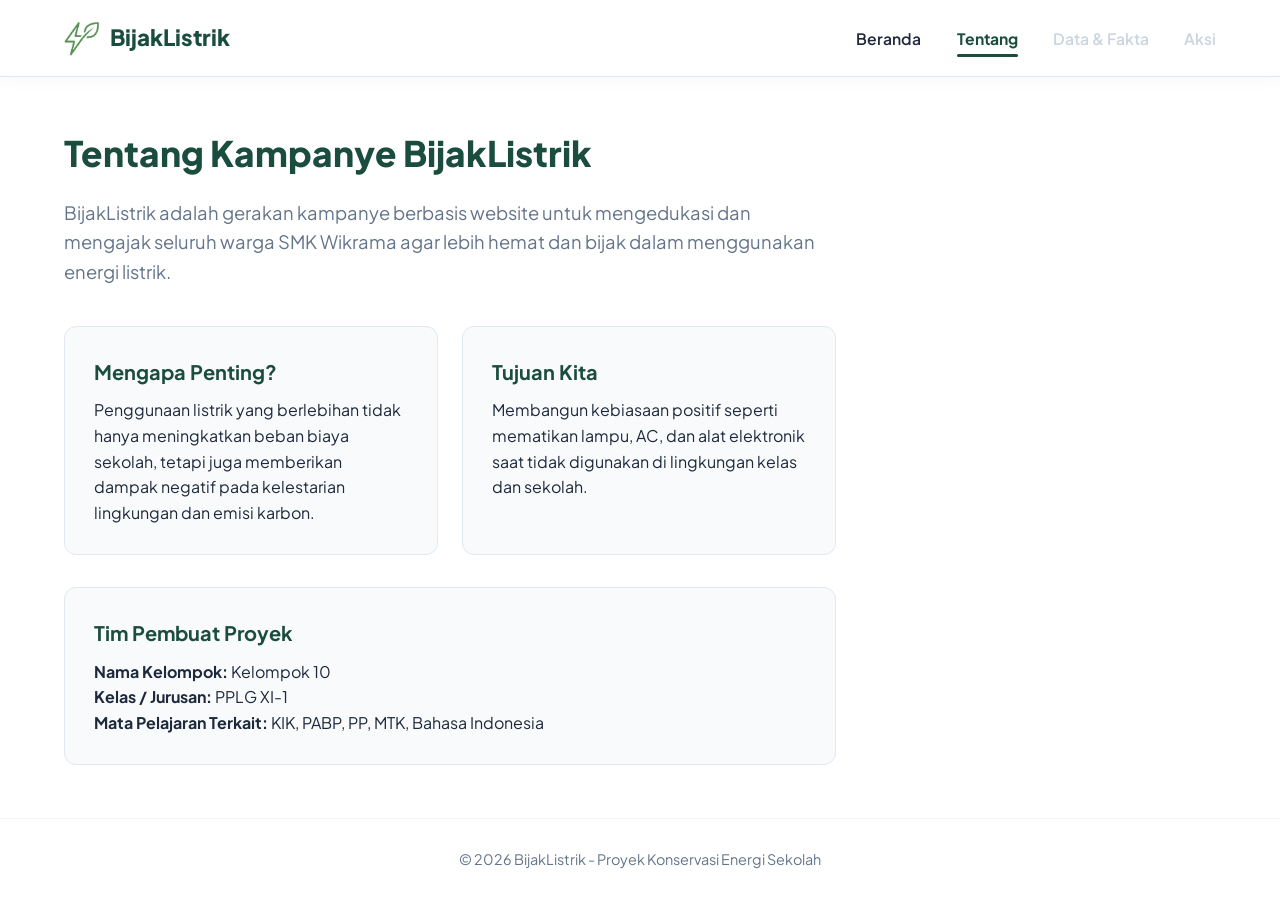
==== BijakListrik/tentang.html @ 2fa9208c "upload - Fase 1" ====
<!DOCTYPE html>
<html lang="id">
<head>
    <meta charset="UTF-8">
    <meta name="viewport" content="width=device-width, initial-scale=1.0">
    <title>Tentang - BijakListrik</title>
    
    <link rel="preconnect" href="https://fonts.googleapis.com">
    <link rel="preconnect" href="https://fonts.gstatic.com" crossorigin>
    <link href="https://fonts.googleapis.com/css2?family=Plus+Jakarta+Sans:wght@400;600;700;800&display=swap" rel="stylesheet">
    <link rel="stylesheet" href="css/style.css">
</head>
<body>

   <!-- HEADER / NAVBAR -->
<header class="navbar-container">
    <div class="logo">
        <a href="index.html">
            <!-- Panggil logo yang sudah disimpan di folder images/logo.png -->
            <img src="img/logo.png" alt="Logo BijakListrik" class="logo-img">
            <span>BijakListrik</span>
        </a>
    </div>
    
   <nav class="nav-links">
    <a href="index.html" class="nav-item">Beranda</a>
    <a href="tentang.html" class="nav-item active">Tentang</a>
    <a href="#" class="nav-item disabled" title="Segera Hadir di Fase 2">Data & Fakta</a>
    <a href="#" class="nav-item disabled" title="Segera Hadir di Fase 3">Aksi</a>
</nav>
</header>

    <!-- KONTEN TENTANG -->
    <main class="content-container">
        <section class="about-section">
            <h2>Tentang Kampanye BijakListrik</h2>
            <p class="lead-text">BijakListrik adalah gerakan kampanye berbasis website untuk mengedukasi dan mengajak seluruh warga SMK Wikrama agar lebih hemat dan bijak dalam menggunakan energi listrik.</p>
            
            <div class="about-grid">
                <div class="about-card">
                    <h3>Mengapa Penting?</h3>
                    <p>Penggunaan listrik yang berlebihan tidak hanya meningkatkan beban biaya sekolah, tetapi juga memberikan dampak negatif pada kelestarian lingkungan dan emisi karbon.</p>
                </div>

                <div class="about-card">
                    <h3>Tujuan Kita</h3>
                    <p>Membangun kebiasaan positif seperti mematikan lampu, AC, dan alat elektronik saat tidak digunakan di lingkungan kelas dan sekolah.</p>
                </div>
            </div>

            <div class="team-card">
                <h3>Tim Pembuat Proyek</h3>
                <p><strong>Nama Kelompok:</strong> Kelompok 10</p>
                <p><strong>Kelas / Jurusan:</strong> PPLG XI-1</p>
                <p><strong>Mata Pelajaran Terkait:</strong> KIK, PABP, PP, MTK, Bahasa Indonesia</p>
            </div>
        </section>
    </main>

    <footer class="footer-container">
        <p>&copy; 2026 BijakListrik - Proyek Konservasi Energi Sekolah</p>
    </footer>

    <script src="js/main.js"></script>
</body>
</html>
---- BijakListrik/css/style.css ----
/* ==========================================================
   RESET & VARIABEL WARNA
   ========================================================== */
* {
    margin: 0;
    padding: 0;
    box-sizing: border-box;
}

:root {
    --primary-green: #1B4D3E; /* Hijau Tua Elegan */
    --accent-yellow: #FBC02D;  /* Kuning Cerah CTA */
    --accent-yellow-hover: #F57F17;
    --text-dark: #1E293B;      /* Hitam / Abu Gelap */
    --text-muted: #64748B;     /* Abu-abu Teks */
    --bg-white: #FFFFFF;       /* Latar Bersih */
    --font-main: 'Plus Jakarta Sans', sans-serif;
}

body {
    font-family: var(--font-main);
    background-color: var(--bg-white);
    color: var(--text-dark);
    line-height: 1.6;
    min-height: 100vh;
    display: flex;
    flex-direction: column;
}

/* ==========================================================
   1. NAVBAR & HEADER (Pemisah + Efek Hover Hidup)
   ========================================================== */
.navbar-container {
    display: flex;
    justify-content: space-between;
    align-items: center;
    padding: 1.2rem 5%;
    background-color: var(--bg-white);
    
    /* Garis pemisah & bayangan halus antara navbar dan halaman utama */
    border-bottom: 1px solid #E2E8F0;
    box-shadow: 0 4px 15px rgba(0, 0, 0, 0.03);
    
    /* Agar navbar tetap melayang di atas saat di-scroll */
    position: sticky;
    top: 0;
    z-index: 100;
}

/* Styling Logo */
.logo a {
    font-size: 1.4rem;
    font-weight: 800;
    color: var(--primary-green);
    text-decoration: none;
    display: flex;
    align-items: center;
    gap: 0.6rem;
    transition: transform 0.2s ease;
}

.logo a:hover {
    transform: scale(1.02); /* Efek sedikit membesar saat logo di-hover */
}

.logo-img {
    height: 38px;
    width: auto;
    object-fit: contain;
    border-radius: 6px;
}

/* Styling Links Navbar & Hover Effects */
.nav-links {
    display: flex;
    gap: 2.2rem;
    align-items: center;
}

.nav-item {
    text-decoration: none;
    color: var(--text-dark);
    font-weight: 600;
    font-size: 0.98rem;
    padding: 0.4rem 0;
    position: relative;
    transition: color 0.25s ease, transform 0.2s ease;
}

/* Garis Animasi Bawah saat Hover */
.nav-item::after {
    content: '';
    position: absolute;
    left: 0;
    bottom: 0;
    width: 0%; /* Mulai dari 0% */
    height: 3px;
    background-color: var(--primary-green);
    border-radius: 2px;
    transition: width 0.3s cubic-bezier(0.25, 0.8, 0.25, 1); /* Efek pergerakan halus */
}

/* Hover State untuk Menu Aktif/Bisa Diklik */
.nav-item:not(.disabled):hover {
    color: var(--primary-green);
    transform: translateY(-1px); /* Terangkat sedikit ke atas */
}

.nav-item:not(.disabled):hover::after {
    width: 100%; /* Garis melebar penuh saat kursor di atasnya */
}

/* State Halaman Aktif */
.nav-item.active {
    color: var(--primary-green);
    font-weight: 700;
}

.nav-item.active::after {
    width: 100%;
}

/* Menu Disabled */
.nav-item.disabled {
    color: #CBD5E1;
    cursor: not-allowed;
}

/* ==========================================================
   2. HERO SECTION (HALAMAN UTAMA)
   ========================================================== */
.hero-container {
    display: flex;
    justify-content: space-between;
    align-items: center;
    padding: 4rem 5%;
    flex: 1;
}

.hero-text {
    max-width: 550px;
}

.hero-title {
    font-size: 3.2rem;
    font-weight: 800; /* Bold Headline */
    color: var(--primary-green);
    line-height: 1.15;
    margin-bottom: 1.2rem;
    letter-spacing: -1px;
}

.hero-subtitle {
    font-size: 1.2rem;
    color: var(--text-muted);
    font-weight: 500;
    margin-bottom: 2rem;
}

/* Tombol CTA Kuning */
.btn-cta {
    display: inline-block;
    background-color: var(--accent-yellow);
    color: var(--text-dark);
    font-weight: 700;
    font-size: 1rem;
    padding: 0.85rem 2.2rem;
    border-radius: 50px; /* Bentuk Oval/Bulat */
    text-decoration: none;
    transition: all 0.3s ease;
    box-shadow: 0 4px 12px rgba(251, 192, 45, 0.3);
}

.btn-cta:hover {
    background-color: var(--accent-yellow-hover);
    transform: translateY(-2px);
    box-shadow: 0 6px 16px rgba(251, 192, 45, 0.4);
}

/* Space Kosong Sisi Kanan */
.hero-space {
    flex: 1;
    min-height: 300px;
}

/* ==========================================================
   3. HALAMAN TENTANG (TENTANG.HTML)
   ========================================================== */
.content-container {
    padding: 3rem 5%;
    flex: 1;
    max-width: 900px;
}

.about-section h2 {
    font-size: 2.2rem;
    color: var(--primary-green);
    font-weight: 800;
    margin-bottom: 1rem;
}

.lead-text {
    font-size: 1.15rem;
    color: var(--text-muted);
    margin-bottom: 2.5rem;
}

.about-grid {
    display: grid;
    grid-template-columns: 1fr 1fr;
    gap: 1.5rem;
    margin-bottom: 2rem;
}

.about-card, .team-card {
    background-color: #F8FAFC;
    padding: 1.8rem;
    border-radius: 12px;
    border: 1px solid #E2E8F0;
}

.about-card h3, .team-card h3 {
    color: var(--primary-green);
    font-size: 1.25rem;
    font-weight: 700;
    margin-bottom: 0.6rem;
}

/* ==========================================================
   4. FOOTER
   ========================================================== */
.footer-container {
    text-align: center;
    padding: 1.8rem;
    font-size: 0.9rem;
    color: var(--text-muted);
    border-top: 1px solid #F1F5F9;
}

/* ==========================================================
   RESPONSIF (TAMPILAN HP / TABLET)
   ========================================================== */
@media (max-width: 768px) {
    .navbar-container {
        flex-direction: column;
        gap: 1rem;
        align-items: flex-start;
    }

    .hero-container {
        flex-direction: column;
        padding: 2rem 5%;
    }

    .hero-title {
        font-size: 2.3rem;
    }

    .about-grid {
        grid-template-columns: 1fr;
    }

    .hero-space {
        display: none; /* Sembunyikan space kosong di layar HP */
    }
}
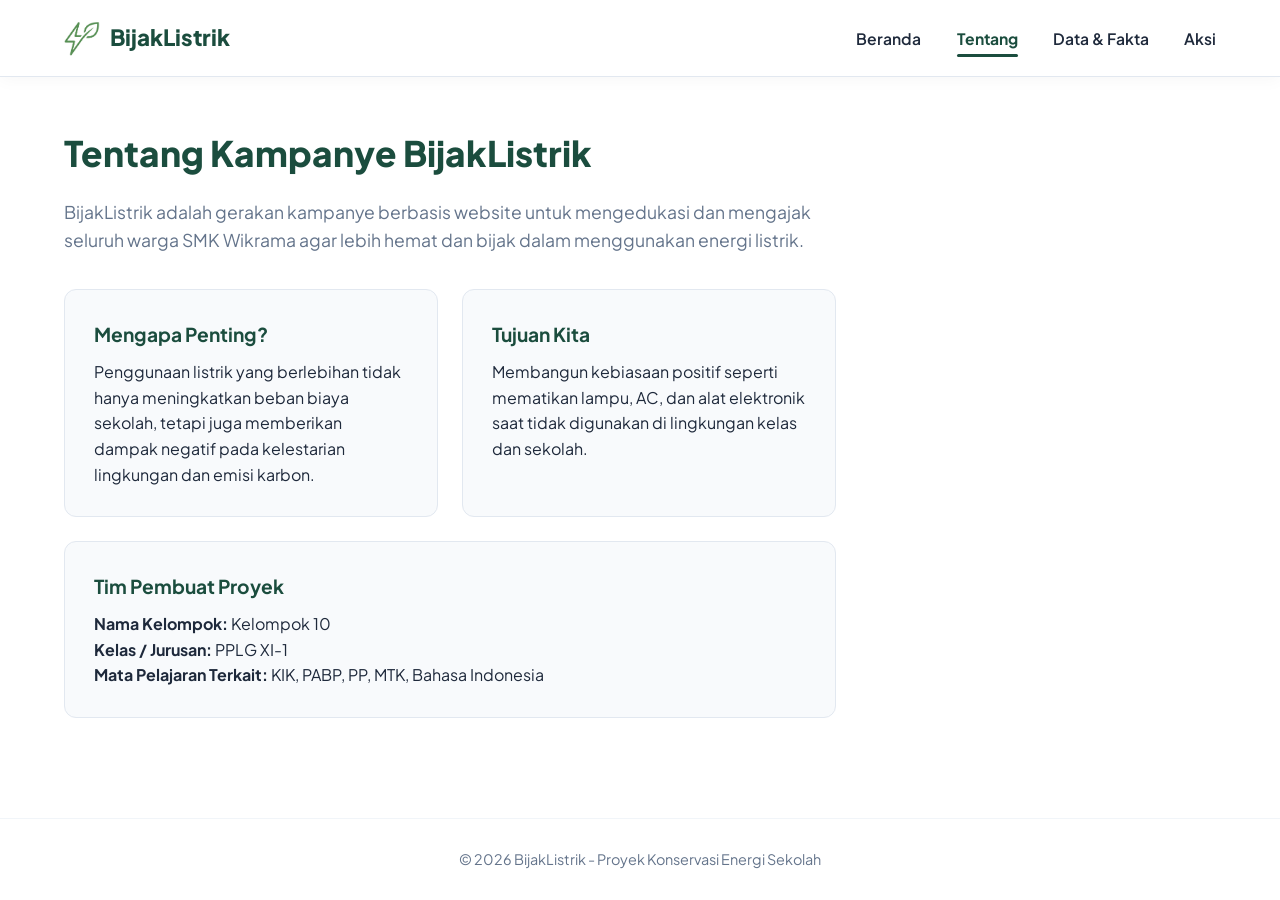
==== commit 6d7b7aa0: "Fase 3 - Aksi" ====
--- a/BijakListrik/tentang.html
+++ b/BijakListrik/tentang.html
@@ -4,38 +4,43 @@
     <meta charset="UTF-8">
     <meta name="viewport" content="width=device-width, initial-scale=1.0">
     <title>Tentang - BijakListrik</title>
-    
+    <link rel="icon" type="image/png" href="img/icon.png">
+
+    <!-- Google Fonts: Plus Jakarta Sans -->
     <link rel="preconnect" href="https://fonts.googleapis.com">
     <link rel="preconnect" href="https://fonts.gstatic.com" crossorigin>
-    <link href="https://fonts.googleapis.com/css2?family=Plus+Jakarta+Sans:wght@400;600;700;800&display=swap" rel="stylesheet">
+    <link href="https://fonts.googleapis.com/css2?family=Plus+Jakarta+Sans:wght@400;500;600;700;800&display=swap" rel="stylesheet">
+
+    <!-- CSS Utama -->
     <link rel="stylesheet" href="css/style.css">
 </head>
 <body>
 
-   <!-- HEADER / NAVBAR -->
-<header class="navbar-container">
-    <div class="logo">
-        <a href="index.html">
-            <!-- Panggil logo yang sudah disimpan di folder images/logo.png -->
-            <img src="img/logo.png" alt="Logo BijakListrik" class="logo-img">
-            <span>BijakListrik</span>
-        </a>
-    </div>
-    
-   <nav class="nav-links">
-    <a href="index.html" class="nav-item">Beranda</a>
-    <a href="tentang.html" class="nav-item active">Tentang</a>
-    <a href="#" class="nav-item disabled" title="Segera Hadir di Fase 2">Data & Fakta</a>
-    <a href="#" class="nav-item disabled" title="Segera Hadir di Fase 3">Aksi</a>
-</nav>
-</header>
+    <!-- HEADER / NAVBAR -->
+    <header class="navbar-container">
+        <div class="logo">
+            <a href="index.html">
+                <img src="img/logo.png" alt="Logo BijakListrik" class="logo-img">
+                <span>BijakListrik</span>
+            </a>
+        </div>
+
+        <nav class="nav-links">
+            <a href="index.html" class="nav-item">Beranda</a>
+            <a href="tentang.html" class="nav-item active">Tentang</a>
+            <a href="data.html" class="nav-item">Data & Fakta</a>
+            <a href="aksi.html" class="nav-item">Aksi</a>
+        </nav>
+    </header>
 
     <!-- KONTEN TENTANG -->
     <main class="content-container">
         <section class="about-section">
             <h2>Tentang Kampanye BijakListrik</h2>
-            <p class="lead-text">BijakListrik adalah gerakan kampanye berbasis website untuk mengedukasi dan mengajak seluruh warga SMK Wikrama agar lebih hemat dan bijak dalam menggunakan energi listrik.</p>
-            
+            <p class="lead-text">
+                BijakListrik adalah gerakan kampanye berbasis website untuk mengedukasi dan mengajak seluruh warga SMK Wikrama agar lebih hemat dan bijak dalam menggunakan energi listrik.
+            </p>
+
             <div class="about-grid">
                 <div class="about-card">
                     <h3>Mengapa Penting?</h3>
@@ -57,10 +62,12 @@
         </section>
     </main>
 
+    <!-- FOOTER -->
     <footer class="footer-container">
         <p>&copy; 2026 BijakListrik - Proyek Konservasi Energi Sekolah</p>
     </footer>
 
+    <!-- JavaScript -->
     <script src="js/main.js"></script>
 </body>
 </html>
--- a/BijakListrik/css/style.css
+++ b/BijakListrik/css/style.css
@@ -8,12 +8,12 @@
 }
 
 :root {
-    --primary-green: #1B4D3E; /* Hijau Tua Elegan */
-    --accent-yellow: #FBC02D;  /* Kuning Cerah CTA */
+    --primary-green: #1B4D3E;
+    --accent-yellow: #FBC02D;
     --accent-yellow-hover: #F57F17;
-    --text-dark: #1E293B;      /* Hitam / Abu Gelap */
-    --text-muted: #64748B;     /* Abu-abu Teks */
-    --bg-white: #FFFFFF;       /* Latar Bersih */
+    --text-dark: #1E293B;
+    --text-muted: #64748B;
+    --bg-white: #FFFFFF;
     --font-main: 'Plus Jakarta Sans', sans-serif;
 }
 
@@ -28,7 +28,7 @@
 }
 
 /* ==========================================================
-   1. NAVBAR & HEADER (Pemisah + Efek Hover Hidup)
+   1. NAVBAR & HEADER
    ========================================================== */
 .navbar-container {
     display: flex;
@@ -36,18 +36,13 @@
     align-items: center;
     padding: 1.2rem 5%;
     background-color: var(--bg-white);
-    
-    /* Garis pemisah & bayangan halus antara navbar dan halaman utama */
     border-bottom: 1px solid #E2E8F0;
     box-shadow: 0 4px 15px rgba(0, 0, 0, 0.03);
-    
-    /* Agar navbar tetap melayang di atas saat di-scroll */
     position: sticky;
     top: 0;
     z-index: 100;
 }
 
-/* Styling Logo */
 .logo a {
     font-size: 1.4rem;
     font-weight: 800;
@@ -60,7 +55,7 @@
 }
 
 .logo a:hover {
-    transform: scale(1.02); /* Efek sedikit membesar saat logo di-hover */
+    transform: scale(1.02);
 }
 
 .logo-img {
@@ -70,7 +65,6 @@
     border-radius: 6px;
 }
 
-/* Styling Links Navbar & Hover Effects */
 .nav-links {
     display: flex;
     gap: 2.2rem;
@@ -87,30 +81,27 @@
     transition: color 0.25s ease, transform 0.2s ease;
 }
 
-/* Garis Animasi Bawah saat Hover */
 .nav-item::after {
     content: '';
     position: absolute;
     left: 0;
     bottom: 0;
-    width: 0%; /* Mulai dari 0% */
+    width: 0%;
     height: 3px;
     background-color: var(--primary-green);
     border-radius: 2px;
-    transition: width 0.3s cubic-bezier(0.25, 0.8, 0.25, 1); /* Efek pergerakan halus */
-}
-
-/* Hover State untuk Menu Aktif/Bisa Diklik */
+    transition: width 0.3s cubic-bezier(0.25, 0.8, 0.25, 1);
+}
+
 .nav-item:not(.disabled):hover {
     color: var(--primary-green);
-    transform: translateY(-1px); /* Terangkat sedikit ke atas */
+    transform: translateY(-1px);
 }
 
 .nav-item:not(.disabled):hover::after {
-    width: 100%; /* Garis melebar penuh saat kursor di atasnya */
-}
-
-/* State Halaman Aktif */
+    width: 100%;
+}
+
 .nav-item.active {
     color: var(--primary-green);
     font-weight: 700;
@@ -120,14 +111,13 @@
     width: 100%;
 }
 
-/* Menu Disabled */
 .nav-item.disabled {
     color: #CBD5E1;
     cursor: not-allowed;
 }
 
 /* ==========================================================
-   2. HERO SECTION (HALAMAN UTAMA)
+   2. HERO SECTION (INDEX.HTML)
    ========================================================== */
 .hero-container {
     display: flex;
@@ -143,7 +133,7 @@
 
 .hero-title {
     font-size: 3.2rem;
-    font-weight: 800; /* Bold Headline */
+    font-weight: 800;
     color: var(--primary-green);
     line-height: 1.15;
     margin-bottom: 1.2rem;
@@ -157,7 +147,6 @@
     margin-bottom: 2rem;
 }
 
-/* Tombol CTA Kuning */
 .btn-cta {
     display: inline-block;
     background-color: var(--accent-yellow);
@@ -165,7 +154,7 @@
     font-weight: 700;
     font-size: 1rem;
     padding: 0.85rem 2.2rem;
-    border-radius: 50px; /* Bentuk Oval/Bulat */
+    border-radius: 50px;
     text-decoration: none;
     transition: all 0.3s ease;
     box-shadow: 0 4px 12px rgba(251, 192, 45, 0.3);
@@ -177,7 +166,6 @@
     box-shadow: 0 6px 16px rgba(251, 192, 45, 0.4);
 }
 
-/* Space Kosong Sisi Kanan */
 .hero-space {
     flex: 1;
     min-height: 300px;
@@ -200,34 +188,139 @@
 }
 
 .lead-text {
-    font-size: 1.15rem;
-    color: var(--text-muted);
-    margin-bottom: 2.5rem;
+    font-size: 1.1rem;
+    color: var(--text-muted);
+    margin-bottom: 2.2rem;
 }
 
 .about-grid {
     display: grid;
     grid-template-columns: 1fr 1fr;
     gap: 1.5rem;
-    margin-bottom: 2rem;
-}
-
-.about-card, .team-card {
+    margin-bottom: 1.5rem;
+}
+
+.about-card,
+.team-card {
     background-color: #F8FAFC;
     padding: 1.8rem;
     border-radius: 12px;
     border: 1px solid #E2E8F0;
 }
 
-.about-card h3, .team-card h3 {
-    color: var(--primary-green);
-    font-size: 1.25rem;
+.about-card h3,
+.team-card h3 {
+    color: var(--primary-green);
+    font-size: 1.2rem;
     font-weight: 700;
     margin-bottom: 0.6rem;
 }
 
 /* ==========================================================
-   4. FOOTER
+   4. HALAMAN DATA & FAKTA (DATA.HTML)
+   ========================================================== */
+.data-container {
+    padding: 3rem 5%;
+    flex: 1;
+    max-width: 1150px;
+    width: 100%;
+    margin: 0 auto;
+}
+
+.data-header h2 {
+    font-size: 2.2rem;
+    color: var(--primary-green);
+    font-weight: 800;
+    margin-bottom: 0.8rem;
+}
+
+.stats-grid {
+    display: grid;
+    grid-template-columns: repeat(3, 1fr);
+    gap: 1.5rem;
+    margin-bottom: 2rem;
+}
+
+.stat-card {
+    background-color: #F8FAFC;
+    border: 1px solid #E2E8F0;
+    border-radius: 12px;
+    padding: 1.5rem;
+}
+
+.stat-label {
+    font-size: 0.85rem;
+    font-weight: 700;
+    color: var(--text-muted);
+    text-transform: uppercase;
+    letter-spacing: 0.5px;
+}
+
+.stat-number {
+    font-size: 2rem;
+    font-weight: 800;
+    color: var(--primary-green);
+    margin: 0.3rem 0;
+}
+
+.stat-number.highlight-amber {
+    color: #D97706;
+}
+
+.stat-desc {
+    font-size: 0.9rem;
+    color: var(--text-muted);
+}
+
+.charts-row-two {
+    display: grid;
+    grid-template-columns: 1fr 1.3fr;
+    gap: 1.5rem;
+    margin-bottom: 1.5rem;
+}
+
+.chart-card {
+    background-color: var(--bg-white);
+    border: 1px solid #E2E8F0;
+    border-radius: 14px;
+    padding: 1.8rem;
+    box-shadow: 0 4px 14px rgba(0, 0, 0, 0.02);
+}
+
+.chart-card.full-width {
+    margin-bottom: 2rem;
+}
+
+.chart-card h3 {
+    font-size: 1.15rem;
+    font-weight: 700;
+    color: var(--text-dark);
+    margin-bottom: 1.2rem;
+}
+
+.chart-wrapper {
+    position: relative;
+    height: 270px;
+    width: 100%;
+}
+
+.chart-wrapper-tall {
+    position: relative;
+    height: 360px;
+    width: 100%;
+}
+
+.chart-caption {
+    margin-top: 1.2rem;
+    padding-top: 1rem;
+    border-top: 1px solid #F1F5F9;
+    font-size: 0.95rem;
+    color: var(--text-muted);
+    line-height: 1.55;
+}
+
+/* ==========================================================
+   5. FOOTER
    ========================================================== */
 .footer-container {
     text-align: center;
@@ -238,7 +331,501 @@
 }
 
 /* ==========================================================
-   RESPONSIF (TAMPILAN HP / TABLET)
+   6. FASE 3: AKSI & REKOMENDASI KOMPONEN
+   ========================================================== */
+.action-container {
+    padding: 3.5rem 6%;
+    max-width: 1200px;
+    margin: 0 auto;
+    width: 100%;
+}
+
+.action-hero {
+    text-align: center;
+    max-width: 820px;
+    margin: 0 auto 3.5rem auto;
+}
+
+.badge-tag {
+    display: inline-block;
+    background-color: rgba(27, 77, 62, 0.08);
+    color: var(--primary-green);
+    font-size: 0.8rem;
+    font-weight: 700;
+    padding: 0.4rem 1.1rem;
+    border-radius: 50px;
+    margin-bottom: 1.2rem;
+    text-transform: uppercase;
+    letter-spacing: 0.8px;
+    border: 1px solid rgba(27, 77, 62, 0.15);
+}
+
+.action-hero h2 {
+    font-size: 2.35rem;
+    font-weight: 800;
+    color: var(--primary-green);
+    margin-bottom: 1.1rem;
+    line-height: 1.25;
+}
+
+.section-title-wrap {
+    text-align: center;
+    margin-bottom: 2.8rem;
+}
+
+.section-subheading {
+    display: block;
+    font-size: 0.82rem;
+    font-weight: 700;
+    color: var(--accent-yellow-hover);
+    text-transform: uppercase;
+    letter-spacing: 1px;
+    margin-bottom: 0.35rem;
+}
+
+.section-title-wrap h3 {
+    font-size: 1.8rem;
+    font-weight: 800;
+    color: var(--primary-green);
+    margin-bottom: 0.6rem;
+}
+
+.section-title-wrap p {
+    color: var(--text-muted);
+    font-size: 1rem;
+    max-width: 650px;
+    margin: 0 auto;
+}
+
+/* Grid 4 Kartu Rekomendasi Bersih & Tertata */
+.recommendations-grid {
+    display: grid;
+    grid-template-columns: repeat(auto-fit, minmax(270px, 1fr));
+    gap: 1.8rem;
+    margin-bottom: 4.5rem;
+}
+
+.recom-card {
+    background: #FFFFFF;
+    border: 1px solid #E2E8F0;
+    border-radius: 14px;
+    padding: 1.9rem 1.7rem;
+    display: flex;
+    flex-direction: column;
+    justify-content: space-between;
+    box-shadow: 0 4px 16px rgba(0, 0, 0, 0.03);
+    transition: transform 0.25s ease, box-shadow 0.25s ease, border-color 0.25s ease;
+}
+
+.recom-card:hover {
+    transform: translateY(-4px);
+    box-shadow: 0 12px 26px rgba(27, 77, 62, 0.08);
+    border-color: var(--primary-green);
+}
+
+.recom-card-top {
+    display: flex;
+    justify-content: space-between;
+    align-items: center;
+    margin-bottom: 1.2rem;
+}
+
+.recom-badge {
+    background-color: #FEF9C3;
+    color: #854D0E;
+    font-size: 0.76rem;
+    font-weight: 700;
+    padding: 0.3rem 0.75rem;
+    border-radius: 6px;
+    border: 1px solid #FDE047;
+}
+
+.recom-index {
+    font-size: 1.25rem;
+    font-weight: 800;
+    color: #CBD5E1;
+    font-family: var(--font-main);
+}
+
+.recom-card h4 {
+    font-size: 1.18rem;
+    font-weight: 700;
+    color: var(--primary-green);
+    margin-bottom: 0.85rem;
+    line-height: 1.35;
+}
+
+.recom-problem {
+    font-size: 0.88rem;
+    color: #475569;
+    background: #F8FAFC;
+    padding: 0.85rem 1rem;
+    border-radius: 8px;
+    margin-bottom: 1.2rem;
+    border-left: 3px solid var(--accent-yellow);
+    line-height: 1.5;
+}
+
+.problem-tag {
+    display: block;
+    font-size: 0.72rem;
+    font-weight: 800;
+    color: #94A3B8;
+    text-transform: uppercase;
+    letter-spacing: 0.5px;
+    margin-bottom: 0.2rem;
+}
+
+.recom-problem p {
+    margin: 0;
+}
+
+.recom-solution h5 {
+    font-size: 0.88rem;
+    font-weight: 700;
+    color: var(--text-dark);
+    text-transform: uppercase;
+    letter-spacing: 0.4px;
+    margin-bottom: 0.6rem;
+}
+
+.recom-solution ul {
+    list-style: none;
+    padding-left: 0;
+    margin-bottom: 1.4rem;
+}
+
+.recom-solution ul li {
+    font-size: 0.88rem;
+    color: #334155;
+    position: relative;
+    padding-left: 1.35rem;
+    margin-bottom: 0.55rem;
+    line-height: 1.5;
+}
+
+.recom-solution ul li::before {
+    content: "✓";
+    position: absolute;
+    left: 0;
+    color: var(--primary-green);
+    font-weight: 800;
+    font-size: 0.9rem;
+}
+
+.recom-footer {
+    border-top: 1px solid #F1F5F9;
+    padding-top: 0.9rem;
+    margin-top: auto;
+}
+
+.recom-callout {
+    font-size: 0.84rem;
+    font-weight: 600;
+    color: var(--primary-green);
+    display: block;
+    line-height: 1.4;
+}
+
+/* Fitur Interaktif Tantangan Harian */
+.challenge-section {
+    margin-bottom: 4.5rem;
+}
+
+.challenge-box {
+    background: #FFFFFF;
+    border: 1px solid #E2E8F0;
+    border-top: 4px solid var(--primary-green);
+    border-radius: 14px;
+    padding: 2.4rem;
+    box-shadow: 0 8px 24px rgba(0, 0, 0, 0.04);
+}
+
+.challenge-top {
+    display: flex;
+    justify-content: space-between;
+    align-items: flex-start;
+    gap: 1.5rem;
+    margin-bottom: 1.8rem;
+    flex-wrap: wrap;
+}
+
+.challenge-header-content {
+    flex: 1;
+    min-width: 280px;
+}
+
+.challenge-tag {
+    font-size: 0.78rem;
+    font-weight: 700;
+    color: var(--primary-green);
+    text-transform: uppercase;
+    letter-spacing: 0.6px;
+    display: inline-block;
+    margin-bottom: 0.4rem;
+}
+
+.challenge-top h3 {
+    font-size: 1.65rem;
+    font-weight: 800;
+    color: var(--primary-green);
+    margin-bottom: 0.4rem;
+}
+
+.challenge-top p {
+    color: var(--text-muted);
+    font-size: 0.94rem;
+    max-width: 650px;
+}
+
+.btn-reset {
+    background: #FFFFFF;
+    color: #475569;
+    border: 1px solid #CBD5E1;
+    padding: 0.55rem 1.2rem;
+    border-radius: 8px;
+    font-family: var(--font-main);
+    font-size: 0.84rem;
+    font-weight: 600;
+    cursor: pointer;
+    transition: all 0.2s ease;
+    align-self: flex-start;
+}
+
+.btn-reset:hover {
+    background: #F8FAFC;
+    color: #0F172A;
+    border-color: #94A3B8;
+}
+
+/* Progress Bar Tertata */
+.progress-container {
+    background: #F8FAFC;
+    padding: 1.2rem 1.4rem;
+    border-radius: 10px;
+    border: 1px solid #E2E8F0;
+    margin-bottom: 1.8rem;
+}
+
+.progress-info {
+    display: flex;
+    justify-content: space-between;
+    font-size: 0.88rem;
+    font-weight: 700;
+    color: var(--primary-green);
+    margin-bottom: 0.6rem;
+}
+
+.progress-count-text {
+    color: var(--primary-green);
+}
+
+.progress-percent-text {
+    color: var(--text-muted);
+    font-weight: 600;
+}
+
+.progress-track {
+    width: 100%;
+    height: 10px;
+    background-color: #E2E8F0;
+    border-radius: 10px;
+    overflow: hidden;
+}
+
+.progress-fill {
+    height: 100%;
+    width: 0%;
+    background-color: var(--primary-green);
+    border-radius: 10px;
+    transition: width 0.35s cubic-bezier(0.4, 0, 0.2, 1);
+}
+
+/* Badge Selesai Elegan & Bebas Emoji */
+.challenge-badge {
+    display: none;
+    background: #F0FDF4;
+    border: 1px solid #86EFAC;
+    color: #14532D;
+    padding: 1.2rem 1.4rem;
+    border-radius: 10px;
+    margin-bottom: 1.8rem;
+    align-items: center;
+    gap: 1.1rem;
+    animation: fadeIn 0.3s ease;
+}
+
+.challenge-badge.show {
+    display: flex;
+}
+
+.badge-indicator {
+    width: 38px;
+    height: 38px;
+    background: var(--primary-green);
+    color: #FFFFFF;
+    border-radius: 50%;
+    display: flex;
+    align-items: center;
+    justify-content: center;
+    flex-shrink: 0;
+}
+
+.badge-check-icon {
+    font-size: 1.2rem;
+    font-weight: 800;
+    line-height: 1;
+}
+
+.badge-content strong {
+    display: block;
+    font-size: 0.98rem;
+    margin-bottom: 0.2rem;
+    color: #14532D;
+}
+
+.badge-content p {
+    font-size: 0.88rem;
+    margin: 0;
+    color: #166534;
+}
+
+@keyframes fadeIn {
+    from { opacity: 0; transform: translateY(-6px); }
+    to { opacity: 1; transform: translateY(0); }
+}
+
+/* Checklist Items */
+.checklist-grid {
+    display: flex;
+    flex-direction: column;
+    gap: 0.85rem;
+}
+
+.challenge-item {
+    display: flex;
+    align-items: flex-start;
+    gap: 1.1rem;
+    background: #FFFFFF;
+    border: 1px solid #E2E8F0;
+    padding: 1.1rem 1.3rem;
+    border-radius: 10px;
+    cursor: pointer;
+    transition: all 0.2s ease;
+    user-select: none;
+}
+
+.challenge-item:hover {
+    border-color: var(--primary-green);
+    box-shadow: 0 2px 10px rgba(0, 0, 0, 0.04);
+}
+
+.challenge-item.completed {
+    background-color: #F8FAFC;
+    border-color: #CBD5E1;
+}
+
+.challenge-item.completed .challenge-title {
+    text-decoration: line-through;
+    color: var(--text-muted);
+}
+
+.challenge-checkbox {
+    width: 19px;
+    height: 19px;
+    accent-color: var(--primary-green);
+    cursor: pointer;
+    margin-top: 0.2rem;
+    flex-shrink: 0;
+}
+
+.challenge-item-body {
+    display: flex;
+    flex-direction: column;
+}
+
+.challenge-title {
+    font-size: 0.96rem;
+    font-weight: 700;
+    color: var(--text-dark);
+    margin-bottom: 0.25rem;
+    transition: color 0.2s ease;
+}
+
+.challenge-desc {
+    font-size: 0.86rem;
+    color: var(--text-muted);
+    line-height: 1.45;
+}
+
+/* Call to Action Banner */
+.pledge-banner {
+    background: var(--primary-green);
+    color: #FFFFFF;
+    border-radius: 16px;
+    padding: 3.2rem 2.5rem;
+    text-align: center;
+    box-shadow: 0 10px 25px rgba(27, 77, 62, 0.16);
+}
+
+.pledge-banner h3 {
+    font-size: 1.9rem;
+    font-weight: 800;
+    margin-bottom: 0.75rem;
+}
+
+.pledge-banner p {
+    font-size: 1.05rem;
+    color: #E2E8F0;
+    max-width: 680px;
+    margin: 0 auto 2.2rem auto;
+    line-height: 1.6;
+}
+
+.pledge-actions {
+    display: flex;
+    justify-content: center;
+    gap: 1.2rem;
+    flex-wrap: wrap;
+}
+
+.btn-primary-action {
+    display: inline-block;
+    background-color: var(--accent-yellow);
+    color: #1E293B;
+    font-weight: 700;
+    padding: 0.85rem 1.8rem;
+    border-radius: 8px;
+    text-decoration: none;
+    transition: all 0.25s ease;
+}
+
+.btn-primary-action:hover {
+    background-color: var(--accent-yellow-hover);
+    transform: translateY(-2px);
+    box-shadow: 0 4px 12px rgba(245, 127, 23, 0.3);
+}
+
+.btn-outline {
+    display: inline-block;
+    background-color: transparent;
+    color: #FFFFFF;
+    border: 2px solid #FFFFFF;
+    font-weight: 700;
+    padding: 0.85rem 1.8rem;
+    border-radius: 8px;
+    text-decoration: none;
+    transition: all 0.25s ease;
+}
+
+.btn-outline:hover {
+    background-color: #FFFFFF;
+    color: var(--primary-green);
+    transform: translateY(-2px);
+}
+
+/* ==========================================================
+   7. RESPONSIF (HP / TABLET)
    ========================================================== */
 @media (max-width: 768px) {
     .navbar-container {
@@ -247,6 +834,11 @@
         align-items: flex-start;
     }
 
+    .nav-links {
+        gap: 1.2rem;
+        flex-wrap: wrap;
+    }
+
     .hero-container {
         flex-direction: column;
         padding: 2rem 5%;
@@ -256,11 +848,46 @@
         font-size: 2.3rem;
     }
 
-    .about-grid {
+    .hero-space {
+        display: none;
+    }
+
+    .about-grid,
+    .stats-grid,
+    .charts-row-two,
+    .recommendations-grid {
         grid-template-columns: 1fr;
     }
 
-    .hero-space {
-        display: none; /* Sembunyikan space kosong di layar HP */
-    }
-}+    .action-container {
+        padding: 2rem 5%;
+    }
+
+    .action-hero h2 {
+        font-size: 1.85rem;
+    }
+
+    .challenge-top {
+        flex-direction: column;
+        align-items: flex-start;
+    }
+
+    .pledge-banner {
+        padding: 2rem 1.2rem;
+    }
+
+    .pledge-banner h3 {
+        font-size: 1.5rem;
+    }
+
+    .pledge-actions {
+        flex-direction: column;
+        width: 100%;
+    }
+
+    .btn-primary-action, .btn-outline {
+        width: 100%;
+        text-align: center;
+    }
+}
+
